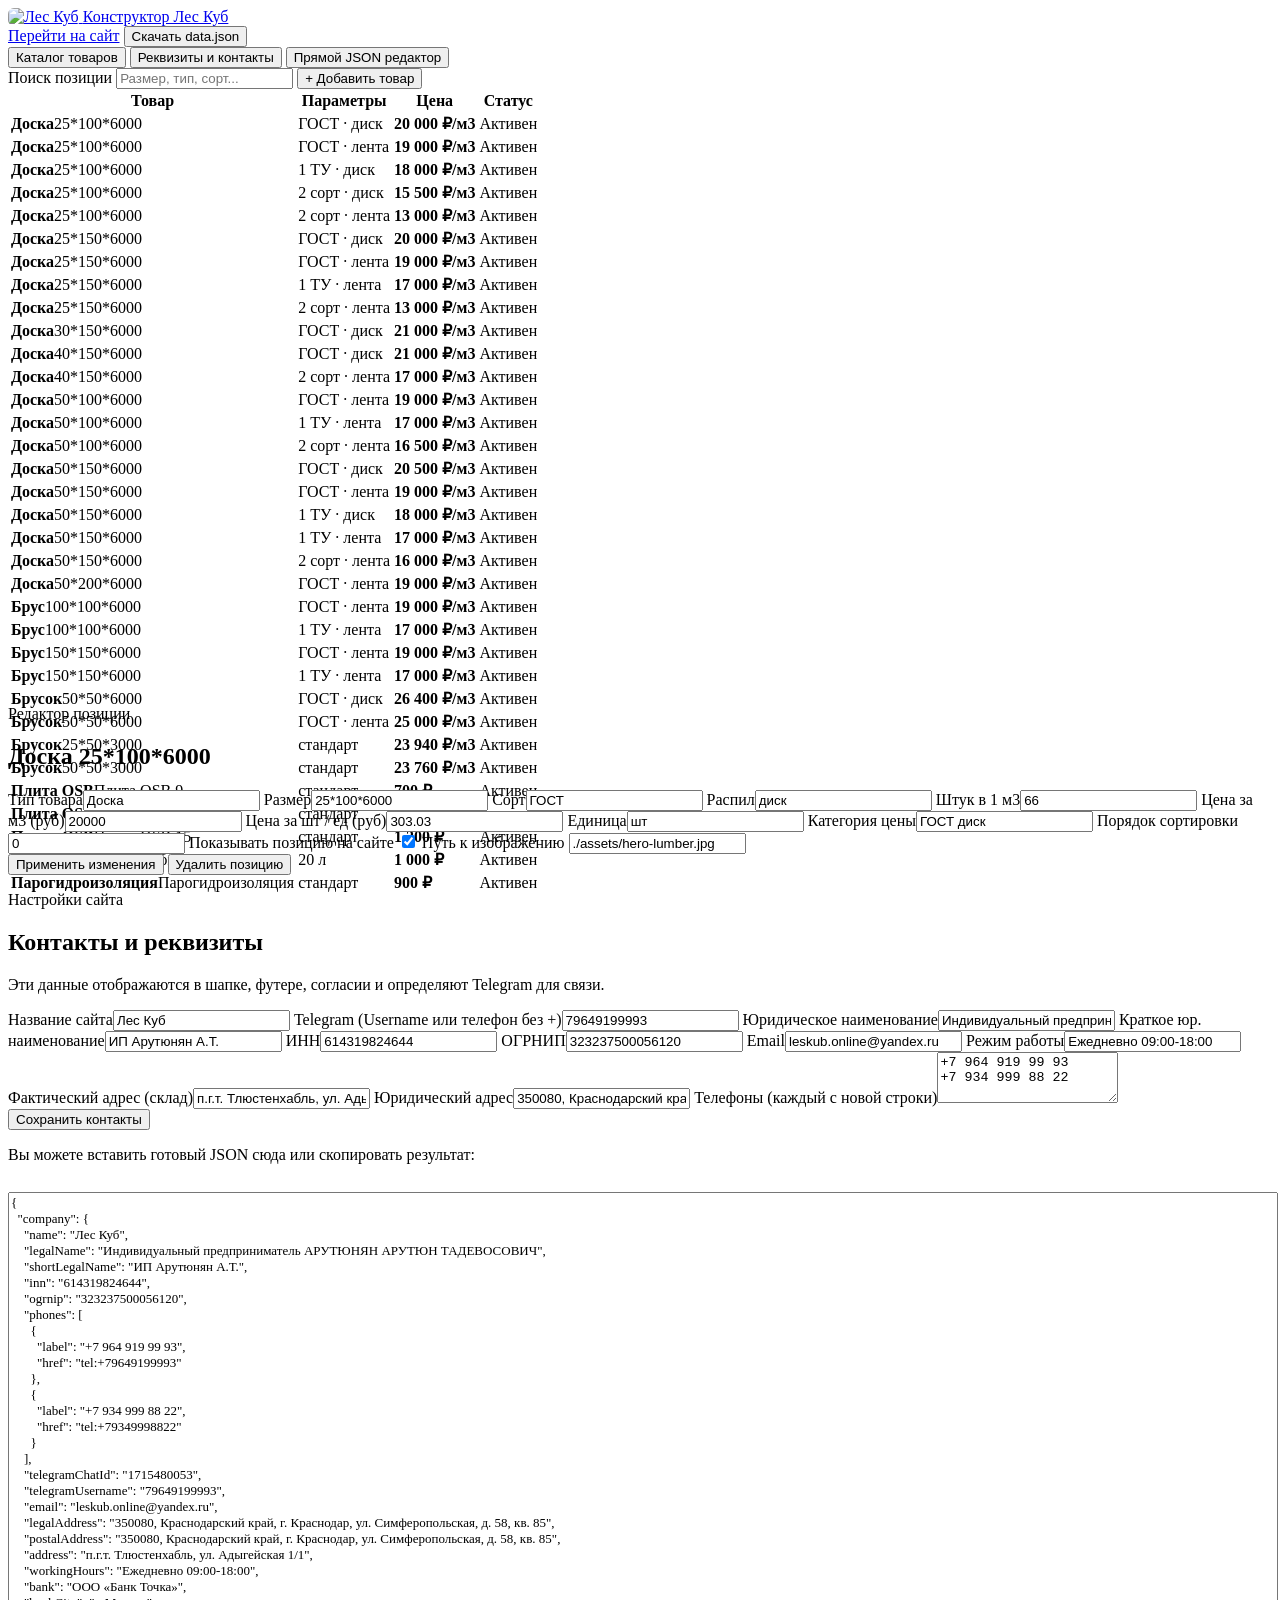
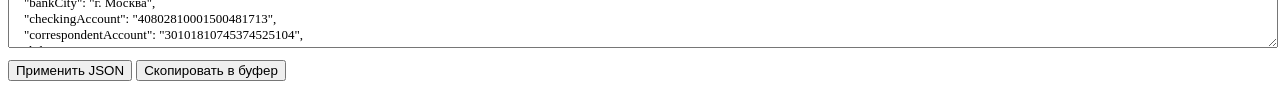
==== builder.html @ 1aa0147d "initial" ====
<!doctype html>
<html lang="ru">
  <head>
    <meta charset="UTF-8" />
    <meta name="viewport" content="width=device-width, initial-scale=1.0" />
    <title>Конструктор каталога | Лес Куб</title>
    <link rel="icon" type="image/png" href="./assets/logo.png" />
    <link rel="stylesheet" href="./styles.css" />
  </head>
  <body class="admin-body">
    <header class="site-header" aria-label="Навигация конструктора">
      <a class="brand brand-with-logo compact-brand" href="./index.html">
        <img class="site-logo" src="./assets/logo.png" alt="Лес Куб" style="aspect-ratio: 1; height: 34px; border-radius: 6px;" />
        <span>Конструктор Лес Куб</span>
      </a>
      <div class="admin-topbar-actions">
        <a class="button button-secondary" href="./index.html">Перейти на сайт</a>
        <button class="button button-primary" type="button" id="downloadJsonBtn">Скачать data.json</button>
      </div>
    </header>

    <main class="admin-shell">
      <div class="admin-panel" style="height: auto; min-height: 85vh;">
        <div class="admin-tabs">
          <button class="admin-tab is-active" data-tab="products">Каталог товаров</button>
          <button class="admin-tab" data-tab="company">Реквизиты и контакты</button>
          <button class="admin-tab" data-tab="json">Прямой JSON редактор</button>
        </div>

        <!-- Вкладка: Каталог товаров -->
        <section class="admin-view" id="view-products">
          <div class="admin-toolbar">
            <label style="flex: 1;">
              Поиск позиции
              <input type="search" id="productSearch" placeholder="Размер, тип, сорт..." />
            </label>
            <button class="button button-secondary" type="button" id="addNewProductBtn">+ Добавить товар</button>
          </div>

          <div class="admin-workspace">
            <div class="admin-table-wrap" style="max-height: 600px;">
              <table class="admin-table">
                <thead>
                  <tr>
                    <th>Товар</th>
                    <th>Параметры</th>
                    <th>Цена</th>
                    <th>Статус</th>
                  </tr>
                </thead>
                <tbody id="productsTableBody"></tbody>
              </table>
            </div>

            <form class="product-editor" id="productForm">
              <div>
                <p class="eyebrow">Редактор позиции</p>
                <h2 id="editorTitle">Выберите товар</h2>
              </div>
              <div class="admin-form-grid">
                <label>Тип товара<input name="type" required /></label>
                <label>Размер<input name="size" required /></label>
                <label>Сорт<input name="grade" /></label>
                <label>Распил<input name="saw" /></label>
                <label>Штук в 1 м3<input name="piecesPerM3" type="number" step="0.001" /></label>
                <label>Цена за м3 (руб)<input name="pricePerM3" type="number" step="0.01" /></label>
                <label>Цена за шт / ед (руб)<input name="pricePerPiece" type="number" step="0.01" /></label>
                <label>Единица<input name="unitLabel" placeholder="шт, лист, рулон" /></label>
                <label>Категория цены<input name="priceCategory" /></label>
                <label>Порядок сортировки<input name="sortOrder" type="number" step="1" /></label>
                <label class="toggle-row span-2">
                  <span>Показывать позицию на сайте</span>
                  <input name="isActive" type="checkbox" checked />
                </label>
                <label class="span-2">
                  Путь к изображению
                  <input name="image" placeholder="./assets/hero-lumber.jpg" />
                </label>
              </div>
              <div class="admin-actions">
                <button class="button button-primary" type="submit">Применить изменения</button>
                <button class="button button-danger" type="button" id="deleteProductBtn">Удалить позицию</button>
              </div>
            </form>
          </div>
        </section>

        <!-- Вкладка: Реквизиты и контакты -->
        <section class="admin-view hidden" id="view-company">
          <form class="product-editor" id="companyForm">
            <div>
              <p class="eyebrow">Настройки сайта</p>
              <h2>Контакты и реквизиты</h2>
              <p class="admin-note">Эти данные отображаются в шапке, футере, согласии и определяют Telegram для связи.</p>
            </div>
            <div class="admin-form-grid">
              <label>Название сайта<input name="name" /></label>
              <label>Telegram (Username или телефон без +)<input name="telegramUsername" placeholder="79649199993 или leskub_chat" /></label>
              <label>Юридическое наименование<input name="legalName" /></label>
              <label>Краткое юр. наименование<input name="shortLegalName" /></label>
              <label>ИНН<input name="inn" /></label>
              <label>ОГРНИП<input name="ogrnip" /></label>
              <label>Email<input name="email" /></label>
              <label>Режим работы<input name="workingHours" /></label>
              <label class="span-2">Фактический адрес (склад)<input name="address" /></label>
              <label class="span-2">Юридический адрес<input name="legalAddress" /></label>
              <label class="span-2">Телефоны (каждый с новой строки)<textarea name="phones" rows="3"></textarea></label>
            </div>
            <button class="button button-primary" type="submit" style="width: auto;">Сохранить контакты</button>
          </form>
        </section>

        <!-- Вкладка: JSON -->
        <section class="admin-view hidden" id="view-json">
          <div style="display: grid; gap: 12px;">
            <p class="admin-note">Вы можете вставить готовый JSON сюда или скопировать результат:</p>
            <textarea id="rawJsonTextarea" style="width: 100%; height: 450px; font-family: var(--font-mono); font-size: 13px;"></textarea>
            <div class="admin-actions">
              <button class="button button-primary" type="button" id="applyRawJsonBtn">Применить JSON</button>
              <button class="button button-secondary" type="button" id="copyJsonBtn">Скопировать в буфер</button>
            </div>
          </div>
        </section>
      </div>
    </main>

    <div class="toast-stack" id="toastStack"></div>

    <script>
      let DATA = { company: {}, products: [] };
      let selectedId = null;

      const byId = (id) => document.getElementById(id);
      const money = (v) => new Intl.NumberFormat("ru-RU", { style: "currency", currency: "RUB", maximumFractionDigits: 0 }).format(v || 0);

      function toast(text) {
        const stack = byId("toastStack");
        const t = document.createElement("div");
        t.className = "toast success";
        t.textContent = text;
        stack.appendChild(t);
        setTimeout(() => t.remove(), 3500);
      }

      async function init() {
        try {
          const res = await fetch("./data.json");
          if (res.ok) DATA = await res.json();
        } catch (e) {
          console.warn("Could not fetch data.json", e);
        }
        selectedId = DATA.products[0]?.id || null;
        renderTabs();
        renderProductsTable();
        renderEditor();
        renderCompanyForm();
        updateRawJson();
      }

      function renderTabs() {
        document.querySelectorAll("[data-tab]").forEach((btn) => {
          btn.addEventListener("click", () => {
            document.querySelectorAll("[data-tab]").forEach((b) => b.classList.remove("is-active"));
            document.querySelectorAll(".admin-view").forEach((v) => v.classList.add("hidden"));
            btn.classList.add("is-active");
            byId(`view-${btn.dataset.tab}`).classList.remove("hidden");
            if (btn.dataset.tab === "json") updateRawJson();
          });
        });
      }

      function renderProductsTable() {
        const q = (byId("productSearch").value || "").toLowerCase();
        const filtered = DATA.products.filter(p => [p.type, p.size, p.grade, p.saw].join(" ").toLowerCase().includes(q));
        byId("productsTableBody").innerHTML = filtered.map(p => `
          <tr data-id="${p.id}" class="${p.id === selectedId ? "is-selected" : ""}">
            <td><strong>${p.type}</strong><span>${p.size}</span></td>
            <td><span>${[p.grade, p.saw].filter(Boolean).join(" · ") || "стандарт"}</span></td>
            <td><strong>${p.pricePerM3 ? `${money(p.pricePerM3)}/м3` : money(p.pricePerPiece)}</strong></td>
            <td><span>${p.isActive ? "Активен" : "Скрыт"}</span></td>
          </tr>
        `).join("");
      }

      function renderEditor() {
        const p = DATA.products.find(item => item.id === selectedId);
        const form = byId("productForm");
        if (!p) {
          byId("editorTitle").textContent = "Выберите позицию";
          return;
        }
        byId("editorTitle").textContent = `${p.type} ${p.size}`.trim();
        form.elements["type"].value = p.type || "";
        form.elements["size"].value = p.size || "";
        form.elements["grade"].value = p.grade || "";
        form.elements["saw"].value = p.saw || "";
        form.elements["piecesPerM3"].value = p.piecesPerM3 ?? "";
        form.elements["pricePerM3"].value = p.pricePerM3 ?? "";
        form.elements["pricePerPiece"].value = p.pricePerPiece ?? "";
        form.elements["unitLabel"].value = p.unitLabel || "шт";
        form.elements["priceCategory"].value = p.priceCategory || "";
        form.elements["sortOrder"].value = p.sortOrder ?? 0;
        form.elements["isActive"].checked = p.isActive !== false;
        form.elements["image"].value = p.image || "./assets/hero-lumber.jpg";
      }

      byId("productsTableBody").addEventListener("click", (e) => {
        const row = e.target.closest("[data-id]");
        if (!row) return;
        selectedId = row.dataset.id;
        renderProductsTable();
        renderEditor();
      });

      byId("productSearch").addEventListener("input", renderProductsTable);

      byId("productForm").addEventListener("submit", (e) => {
        e.preventDefault();
        const p = DATA.products.find(item => item.id === selectedId);
        if (!p) return;
        const form = e.target;
        p.type = form.elements["type"].value.trim();
        p.size = form.elements["size"].value.trim();
        p.grade = form.elements["grade"].value.trim();
        p.saw = form.elements["saw"].value.trim();
        p.piecesPerM3 = form.elements["piecesPerM3"].value === "" ? 1 : Number(form.elements["piecesPerM3"].value);
        p.pricePerM3 = form.elements["pricePerM3"].value === "" ? null : Number(form.elements["pricePerM3"].value);
        p.pricePerPiece = form.elements["pricePerPiece"].value === "" ? null : Number(form.elements["pricePerPiece"].value);
        p.unitLabel = form.elements["unitLabel"].value.trim() || "шт";
        p.priceCategory = form.elements["priceCategory"].value.trim() || [p.grade, p.saw].filter(Boolean).join(" ") || "стандарт";
        p.sortOrder = Number(form.elements["sortOrder"].value || 0);
        p.isActive = form.elements["isActive"].checked;
        p.image = form.elements["image"].value.trim() || "./assets/hero-lumber.jpg";
        renderProductsTable();
        toast("Позиция обновлена!");
      });

      byId("addNewProductBtn").addEventListener("click", () => {
        const newProduct = {
          id: `p_${Date.now()}`,
          type: "Новый товар",
          size: "25*100*6000",
          grade: "ГОСТ",
          saw: "диск",
          piecesPerM3: 66,
          pricePerM3: 20000,
          pricePerPiece: 300,
          unitLabel: "шт",
          priceCategory: "ГОСТ диск",
          image: "./assets/hero-lumber.jpg",
          isActive: true,
          sortOrder: DATA.products.length
        };
        DATA.products.unshift(newProduct);
        selectedId = newProduct.id;
        renderProductsTable();
        renderEditor();
        toast("Товар добавлен");
      });

      byId("deleteProductBtn").addEventListener("click", () => {
        if (!selectedId) return;
        if (!confirm("Удалить выбранную позицию?")) return;
        DATA.products = DATA.products.filter(item => item.id !== selectedId);
        selectedId = DATA.products[0]?.id || null;
        renderProductsTable();
        renderEditor();
        toast("Позиция удалена");
      });

      function renderCompanyForm() {
        const f = byId("companyForm");
        const c = DATA.company || {};
        f.elements["name"].value = c.name || "";
        f.elements["telegramUsername"].value = c.telegramUsername || "79649199993";
        f.elements["legalName"].value = c.legalName || "";
        f.elements["shortLegalName"].value = c.shortLegalName || "";
        f.elements["inn"].value = c.inn || "";
        f.elements["ogrnip"].value = c.ogrnip || "";
        f.elements["email"].value = c.email || "";
        f.elements["workingHours"].value = c.workingHours || "";
        f.elements["address"].value = c.address || "";
        f.elements["legalAddress"].value = c.legalAddress || "";
        f.elements["phones"].value = (c.phones || []).map(p => p.label).join("\n");
      }

      byId("companyForm").addEventListener("submit", (e) => {
        e.preventDefault();
        const f = e.target;
        DATA.company = DATA.company || {};
        DATA.company.name = f.elements["name"].value.trim();
        DATA.company.telegramUsername = f.elements["telegramUsername"].value.trim();
        DATA.company.legalName = f.elements["legalName"].value.trim();
        DATA.company.shortLegalName = f.elements["shortLegalName"].value.trim();
        DATA.company.inn = f.elements["inn"].value.trim();
        DATA.company.ogrnip = f.elements["ogrnip"].value.trim();
        DATA.company.email = f.elements["email"].value.trim();
        DATA.company.workingHours = f.elements["workingHours"].value.trim();
        DATA.company.address = f.elements["address"].value.trim();
        DATA.company.legalAddress = f.elements["legalAddress"].value.trim();
        DATA.company.phones = f.elements["phones"].value
          .split("\n")
          .map(p => p.trim())
          .filter(Boolean)
          .map(label => ({ label, href: `tel:+${label.replace(/\D/g, "")}` }));
        toast("Контакты сохранены!");
      });

      function updateRawJson() {
        byId("rawJsonTextarea").value = JSON.stringify(DATA, null, 2);
      }

      byId("applyRawJsonBtn").addEventListener("click", () => {
        try {
          DATA = JSON.parse(byId("rawJsonTextarea").value);
          selectedId = DATA.products[0]?.id || null;
          renderProductsTable();
          renderEditor();
          renderCompanyForm();
          toast("JSON успешно загружен!");
        } catch (e) {
          alert("Ошибка в формате JSON: " + e.message);
        }
      });

      byId("copyJsonBtn").addEventListener("click", () => {
        updateRawJson();
        navigator.clipboard.writeText(byId("rawJsonTextarea").value);
        toast("JSON скопирован в буфер");
      });

      // Скачивание файла data.json
      byId("downloadJsonBtn").addEventListener("click", () => {
        updateRawJson();
        const blob = new Blob([JSON.stringify(DATA, null, 2)], { type: "application/json" });
        const url = URL.createObjectURL(blob);
        const a = document.createElement("a");
        a.href = url;
        a.download = "data.json";
        a.click();
        URL.revokeObjectURL(url);
        toast("Файл data.json скачан!");
      });

      init();
    </script>
  </body>
</html>
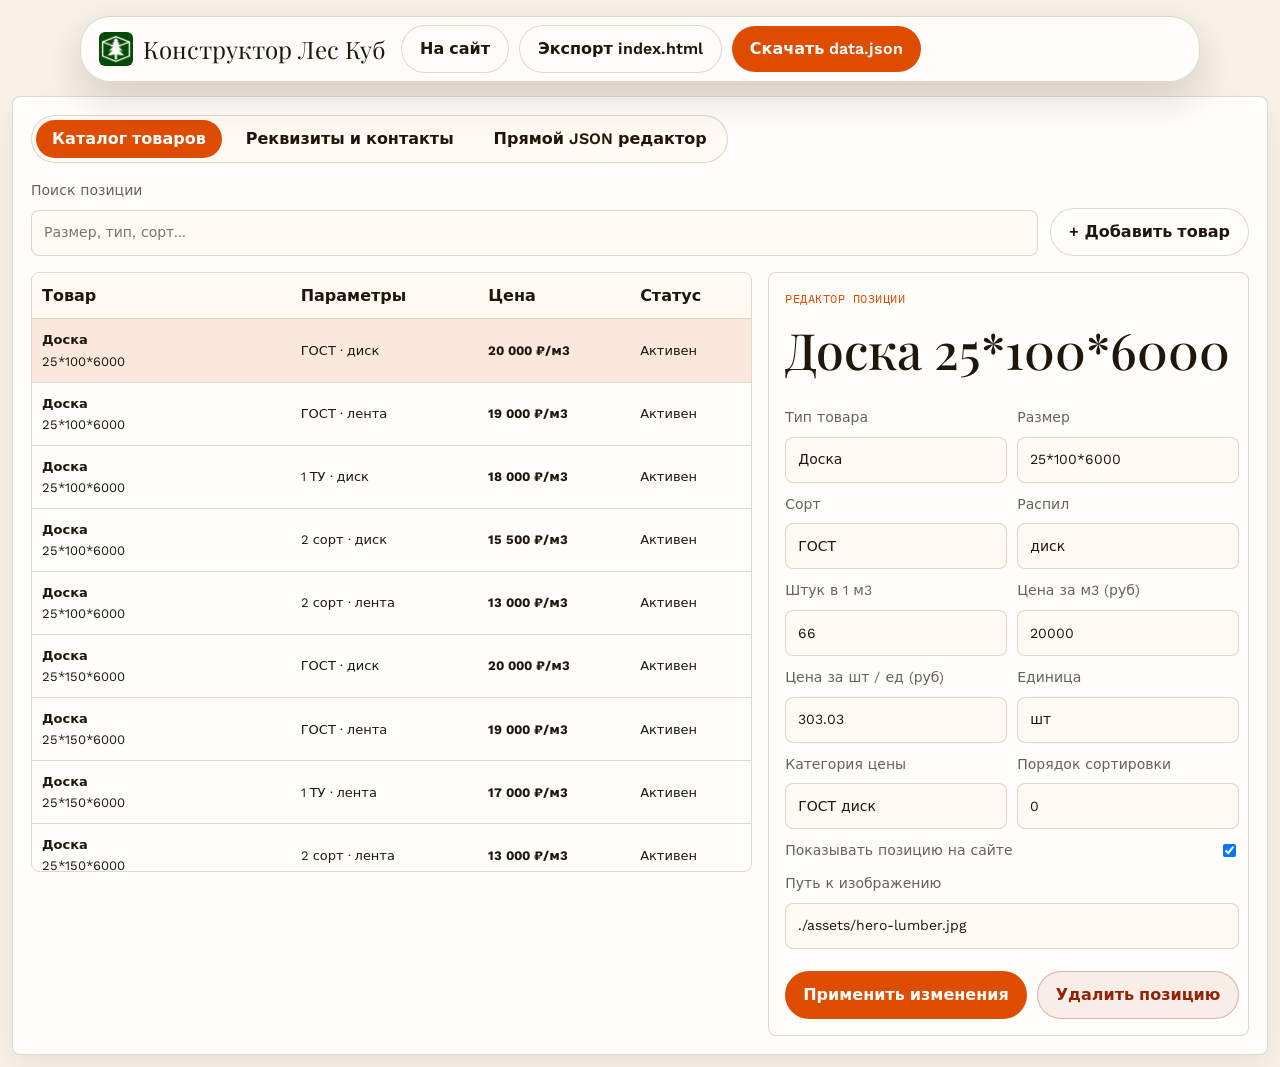
==== commit aa7a0799: "add seo" ====
--- a/builder.html
+++ b/builder.html
@@ -1,178 +1,185 @@
 <!doctype html>
 <html lang="ru">
-  <head>
-    <meta charset="UTF-8" />
-    <meta name="viewport" content="width=device-width, initial-scale=1.0" />
-    <title>Конструктор каталога | Лес Куб</title>
-    <link rel="icon" type="image/png" href="./assets/logo.png" />
-    <link rel="stylesheet" href="./styles.css" />
-  </head>
-  <body class="admin-body">
-    <header class="site-header" aria-label="Навигация конструктора">
-      <a class="brand brand-with-logo compact-brand" href="./index.html">
-        <img class="site-logo" src="./assets/logo.png" alt="Лес Куб" style="aspect-ratio: 1; height: 34px; border-radius: 6px;" />
-        <span>Конструктор Лес Куб</span>
-      </a>
-      <div class="admin-topbar-actions">
-        <a class="button button-secondary" href="./index.html">Перейти на сайт</a>
-        <button class="button button-primary" type="button" id="downloadJsonBtn">Скачать data.json</button>
+
+<head>
+  <meta charset="UTF-8" />
+  <meta name="viewport" content="width=device-width, initial-scale=1.0" />
+  <title>Конструктор каталога | Лес Куб</title>
+  <link rel="icon" type="image/png" href="./assets/logo.png" />
+  <link rel="stylesheet" href="./styles.css" />
+</head>
+
+<body class="admin-body">
+  <header class="site-header" aria-label="Навигация конструктора">
+    <a class="brand brand-with-logo compact-brand" href="./index.html">
+      <img class="site-logo" src="./assets/logo.png" alt="Лес Куб"
+        style="aspect-ratio: 1; height: 34px; border-radius: 6px;" />
+      <span>Конструктор Лес Куб</span>
+    </a>
+    <div class="admin-topbar-actions">
+      <a class="button button-secondary" href="./index.html">На сайт</a>
+      <button class="button button-secondary" type="button" id="downloadHtmlBtn"
+        title="Создает index.html с предзагруженными товарами для Яндекса">Экспорт index.html</button>
+      <button class="button button-primary" type="button" id="downloadJsonBtn">Скачать data.json</button>
+    </div>
+  </header>
+
+  <main class="admin-shell">
+    <div class="admin-panel" style="height: auto; min-height: 85vh;">
+      <div class="admin-tabs">
+        <button class="admin-tab is-active" data-tab="products">Каталог товаров</button>
+        <button class="admin-tab" data-tab="company">Реквизиты и контакты</button>
+        <button class="admin-tab" data-tab="json">Прямой JSON редактор</button>
       </div>
-    </header>
-
-    <main class="admin-shell">
-      <div class="admin-panel" style="height: auto; min-height: 85vh;">
-        <div class="admin-tabs">
-          <button class="admin-tab is-active" data-tab="products">Каталог товаров</button>
-          <button class="admin-tab" data-tab="company">Реквизиты и контакты</button>
-          <button class="admin-tab" data-tab="json">Прямой JSON редактор</button>
+
+      <!-- Вкладка: Каталог товаров -->
+      <section class="admin-view" id="view-products">
+        <div class="admin-toolbar">
+          <label style="flex: 1;">
+            Поиск позиции
+            <input type="search" id="productSearch" placeholder="Размер, тип, сорт..." />
+          </label>
+          <button class="button button-secondary" type="button" id="addNewProductBtn">+ Добавить товар</button>
         </div>
 
-        <!-- Вкладка: Каталог товаров -->
-        <section class="admin-view" id="view-products">
-          <div class="admin-toolbar">
-            <label style="flex: 1;">
-              Поиск позиции
-              <input type="search" id="productSearch" placeholder="Размер, тип, сорт..." />
-            </label>
-            <button class="button button-secondary" type="button" id="addNewProductBtn">+ Добавить товар</button>
+        <div class="admin-workspace">
+          <div class="admin-table-wrap" style="max-height: 600px;">
+            <table class="admin-table">
+              <thead>
+                <tr>
+                  <th>Товар</th>
+                  <th>Параметры</th>
+                  <th>Цена</th>
+                  <th>Статус</th>
+                </tr>
+              </thead>
+              <tbody id="productsTableBody"></tbody>
+            </table>
           </div>
 
-          <div class="admin-workspace">
-            <div class="admin-table-wrap" style="max-height: 600px;">
-              <table class="admin-table">
-                <thead>
-                  <tr>
-                    <th>Товар</th>
-                    <th>Параметры</th>
-                    <th>Цена</th>
-                    <th>Статус</th>
-                  </tr>
-                </thead>
-                <tbody id="productsTableBody"></tbody>
-              </table>
-            </div>
-
-            <form class="product-editor" id="productForm">
-              <div>
-                <p class="eyebrow">Редактор позиции</p>
-                <h2 id="editorTitle">Выберите товар</h2>
-              </div>
-              <div class="admin-form-grid">
-                <label>Тип товара<input name="type" required /></label>
-                <label>Размер<input name="size" required /></label>
-                <label>Сорт<input name="grade" /></label>
-                <label>Распил<input name="saw" /></label>
-                <label>Штук в 1 м3<input name="piecesPerM3" type="number" step="0.001" /></label>
-                <label>Цена за м3 (руб)<input name="pricePerM3" type="number" step="0.01" /></label>
-                <label>Цена за шт / ед (руб)<input name="pricePerPiece" type="number" step="0.01" /></label>
-                <label>Единица<input name="unitLabel" placeholder="шт, лист, рулон" /></label>
-                <label>Категория цены<input name="priceCategory" /></label>
-                <label>Порядок сортировки<input name="sortOrder" type="number" step="1" /></label>
-                <label class="toggle-row span-2">
-                  <span>Показывать позицию на сайте</span>
-                  <input name="isActive" type="checkbox" checked />
-                </label>
-                <label class="span-2">
-                  Путь к изображению
-                  <input name="image" placeholder="./assets/hero-lumber.jpg" />
-                </label>
-              </div>
-              <div class="admin-actions">
-                <button class="button button-primary" type="submit">Применить изменения</button>
-                <button class="button button-danger" type="button" id="deleteProductBtn">Удалить позицию</button>
-              </div>
-            </form>
-          </div>
-        </section>
-
-        <!-- Вкладка: Реквизиты и контакты -->
-        <section class="admin-view hidden" id="view-company">
-          <form class="product-editor" id="companyForm">
+          <form class="product-editor" id="productForm">
             <div>
-              <p class="eyebrow">Настройки сайта</p>
-              <h2>Контакты и реквизиты</h2>
-              <p class="admin-note">Эти данные отображаются в шапке, футере, согласии и определяют Telegram для связи.</p>
+              <p class="eyebrow">Редактор позиции</p>
+              <h2 id="editorTitle">Выберите товар</h2>
             </div>
             <div class="admin-form-grid">
-              <label>Название сайта<input name="name" /></label>
-              <label>Telegram (Username или телефон без +)<input name="telegramUsername" placeholder="79649199993 или leskub_chat" /></label>
-              <label>Юридическое наименование<input name="legalName" /></label>
-              <label>Краткое юр. наименование<input name="shortLegalName" /></label>
-              <label>ИНН<input name="inn" /></label>
-              <label>ОГРНИП<input name="ogrnip" /></label>
-              <label>Email<input name="email" /></label>
-              <label>Режим работы<input name="workingHours" /></label>
-              <label class="span-2">Фактический адрес (склад)<input name="address" /></label>
-              <label class="span-2">Юридический адрес<input name="legalAddress" /></label>
-              <label class="span-2">Телефоны (каждый с новой строки)<textarea name="phones" rows="3"></textarea></label>
+              <label>Тип товара<input name="type" required /></label>
+              <label>Размер<input name="size" required /></label>
+              <label>Сорт<input name="grade" /></label>
+              <label>Распил<input name="saw" /></label>
+              <label>Штук в 1 м3<input name="piecesPerM3" type="number" step="0.001" /></label>
+              <label>Цена за м3 (руб)<input name="pricePerM3" type="number" step="0.01" /></label>
+              <label>Цена за шт / ед (руб)<input name="pricePerPiece" type="number" step="0.01" /></label>
+              <label>Единица<input name="unitLabel" placeholder="шт, лист, рулон" /></label>
+              <label>Категория цены<input name="priceCategory" /></label>
+              <label>Порядок сортировки<input name="sortOrder" type="number" step="1" /></label>
+              <label class="toggle-row span-2">
+                <span>Показывать позицию на сайте</span>
+                <input name="isActive" type="checkbox" checked />
+              </label>
+              <label class="span-2">
+                Путь к изображению
+                <input name="image" placeholder="./assets/hero-lumber.jpg" />
+              </label>
             </div>
-            <button class="button button-primary" type="submit" style="width: auto;">Сохранить контакты</button>
+            <div class="admin-actions">
+              <button class="button button-primary" type="submit">Применить изменения</button>
+              <button class="button button-danger" type="button" id="deleteProductBtn">Удалить позицию</button>
+            </div>
           </form>
-        </section>
-
-        <!-- Вкладка: JSON -->
-        <section class="admin-view hidden" id="view-json">
-          <div style="display: grid; gap: 12px;">
-            <p class="admin-note">Вы можете вставить готовый JSON сюда или скопировать результат:</p>
-            <textarea id="rawJsonTextarea" style="width: 100%; height: 450px; font-family: var(--font-mono); font-size: 13px;"></textarea>
-            <div class="admin-actions">
-              <button class="button button-primary" type="button" id="applyRawJsonBtn">Применить JSON</button>
-              <button class="button button-secondary" type="button" id="copyJsonBtn">Скопировать в буфер</button>
-            </div>
+        </div>
+      </section>
+
+      <!-- Вкладка: Реквизиты и контакты -->
+      <section class="admin-view hidden" id="view-company">
+        <form class="product-editor" id="companyForm">
+          <div>
+            <p class="eyebrow">Настройки сайта</p>
+            <h2>Контакты и реквизиты</h2>
+            <p class="admin-note">Эти данные отображаются в шапке, футере, согласии и определяют Telegram для связи.</p>
           </div>
-        </section>
-      </div>
-    </main>
-
-    <div class="toast-stack" id="toastStack"></div>
-
-    <script>
-      let DATA = { company: {}, products: [] };
-      let selectedId = null;
-
-      const byId = (id) => document.getElementById(id);
-      const money = (v) => new Intl.NumberFormat("ru-RU", { style: "currency", currency: "RUB", maximumFractionDigits: 0 }).format(v || 0);
-
-      function toast(text) {
-        const stack = byId("toastStack");
-        const t = document.createElement("div");
-        t.className = "toast success";
-        t.textContent = text;
-        stack.appendChild(t);
-        setTimeout(() => t.remove(), 3500);
+          <div class="admin-form-grid">
+            <label>Название сайта<input name="name" /></label>
+            <label>Telegram (Username или телефон без +)<input name="telegramUsername"
+                placeholder="79649199993 или leskub_chat" /></label>
+            <label>Юридическое наименование<input name="legalName" /></label>
+            <label>Краткое юр. наименование<input name="shortLegalName" /></label>
+            <label>ИНН<input name="inn" /></label>
+            <label>ОГРНИП<input name="ogrnip" /></label>
+            <label>Email<input name="email" /></label>
+            <label>Режим работы<input name="workingHours" /></label>
+            <label class="span-2">Фактический адрес (склад)<input name="address" /></label>
+            <label class="span-2">Юридический адрес<input name="legalAddress" /></label>
+            <label class="span-2">Телефоны (каждый с новой строки)<textarea name="phones" rows="3"></textarea></label>
+          </div>
+          <button class="button button-primary" type="submit" style="width: auto;">Сохранить контакты</button>
+        </form>
+      </section>
+
+      <!-- Вкладка: JSON -->
+      <section class="admin-view hidden" id="view-json">
+        <div style="display: grid; gap: 12px;">
+          <p class="admin-note">Вы можете вставить готовый JSON сюда или скопировать результат:</p>
+          <textarea id="rawJsonTextarea"
+            style="width: 100%; height: 450px; font-family: var(--font-mono); font-size: 13px;"></textarea>
+          <div class="admin-actions">
+            <button class="button button-primary" type="button" id="applyRawJsonBtn">Применить JSON</button>
+            <button class="button button-secondary" type="button" id="copyJsonBtn">Скопировать в буфер</button>
+          </div>
+        </div>
+      </section>
+    </div>
+  </main>
+
+  <div class="toast-stack" id="toastStack"></div>
+
+  <script>
+    let DATA = {company: {}, products: []};
+    let selectedId = null;
+
+    const byId = (id) => document.getElementById(id);
+    const money = (v) => new Intl.NumberFormat("ru-RU", {style: "currency", currency: "RUB", maximumFractionDigits: 0}).format(v || 0);
+
+    function toast(text) {
+      const stack = byId("toastStack");
+      const t = document.createElement("div");
+      t.className = "toast success";
+      t.textContent = text;
+      stack.appendChild(t);
+      setTimeout(() => t.remove(), 3500);
+    }
+
+    async function init() {
+      try {
+        const res = await fetch("./data.json");
+        if (res.ok) DATA = await res.json();
+      } catch (e) {
+        console.warn("Could not fetch data.json", e);
       }
-
-      async function init() {
-        try {
-          const res = await fetch("./data.json");
-          if (res.ok) DATA = await res.json();
-        } catch (e) {
-          console.warn("Could not fetch data.json", e);
-        }
-        selectedId = DATA.products[0]?.id || null;
-        renderTabs();
-        renderProductsTable();
-        renderEditor();
-        renderCompanyForm();
-        updateRawJson();
-      }
-
-      function renderTabs() {
-        document.querySelectorAll("[data-tab]").forEach((btn) => {
-          btn.addEventListener("click", () => {
-            document.querySelectorAll("[data-tab]").forEach((b) => b.classList.remove("is-active"));
-            document.querySelectorAll(".admin-view").forEach((v) => v.classList.add("hidden"));
-            btn.classList.add("is-active");
-            byId(`view-${btn.dataset.tab}`).classList.remove("hidden");
-            if (btn.dataset.tab === "json") updateRawJson();
-          });
+      selectedId = DATA.products[0]?.id || null;
+      renderTabs();
+      renderProductsTable();
+      renderEditor();
+      renderCompanyForm();
+      updateRawJson();
+    }
+
+    function renderTabs() {
+      document.querySelectorAll("[data-tab]").forEach((btn) => {
+        btn.addEventListener("click", () => {
+          document.querySelectorAll("[data-tab]").forEach((b) => b.classList.remove("is-active"));
+          document.querySelectorAll(".admin-view").forEach((v) => v.classList.add("hidden"));
+          btn.classList.add("is-active");
+          byId(`view-${btn.dataset.tab}`).classList.remove("hidden");
+          if (btn.dataset.tab === "json") updateRawJson();
         });
-      }
-
-      function renderProductsTable() {
-        const q = (byId("productSearch").value || "").toLowerCase();
-        const filtered = DATA.products.filter(p => [p.type, p.size, p.grade, p.saw].join(" ").toLowerCase().includes(q));
-        byId("productsTableBody").innerHTML = filtered.map(p => `
+      });
+    }
+
+    function renderProductsTable() {
+      const q = (byId("productSearch").value || "").toLowerCase();
+      const filtered = DATA.products.filter(p => [p.type, p.size, p.grade, p.saw].join(" ").toLowerCase().includes(q));
+      byId("productsTableBody").innerHTML = filtered.map(p => `
           <tr data-id="${p.id}" class="${p.id === selectedId ? "is-selected" : ""}">
             <td><strong>${p.type}</strong><span>${p.size}</span></td>
             <td><span>${[p.grade, p.saw].filter(Boolean).join(" · ") || "стандарт"}</span></td>
@@ -180,169 +187,218 @@
             <td><span>${p.isActive ? "Активен" : "Скрыт"}</span></td>
           </tr>
         `).join("");
+    }
+
+    function renderEditor() {
+      const p = DATA.products.find(item => item.id === selectedId);
+      const form = byId("productForm");
+      if (!p) {
+        byId("editorTitle").textContent = "Выберите позицию";
+        return;
       }
-
-      function renderEditor() {
-        const p = DATA.products.find(item => item.id === selectedId);
-        const form = byId("productForm");
-        if (!p) {
-          byId("editorTitle").textContent = "Выберите позицию";
-          return;
-        }
-        byId("editorTitle").textContent = `${p.type} ${p.size}`.trim();
-        form.elements["type"].value = p.type || "";
-        form.elements["size"].value = p.size || "";
-        form.elements["grade"].value = p.grade || "";
-        form.elements["saw"].value = p.saw || "";
-        form.elements["piecesPerM3"].value = p.piecesPerM3 ?? "";
-        form.elements["pricePerM3"].value = p.pricePerM3 ?? "";
-        form.elements["pricePerPiece"].value = p.pricePerPiece ?? "";
-        form.elements["unitLabel"].value = p.unitLabel || "шт";
-        form.elements["priceCategory"].value = p.priceCategory || "";
-        form.elements["sortOrder"].value = p.sortOrder ?? 0;
-        form.elements["isActive"].checked = p.isActive !== false;
-        form.elements["image"].value = p.image || "./assets/hero-lumber.jpg";
-      }
-
-      byId("productsTableBody").addEventListener("click", (e) => {
-        const row = e.target.closest("[data-id]");
-        if (!row) return;
-        selectedId = row.dataset.id;
-        renderProductsTable();
-        renderEditor();
-      });
-
-      byId("productSearch").addEventListener("input", renderProductsTable);
-
-      byId("productForm").addEventListener("submit", (e) => {
-        e.preventDefault();
-        const p = DATA.products.find(item => item.id === selectedId);
-        if (!p) return;
-        const form = e.target;
-        p.type = form.elements["type"].value.trim();
-        p.size = form.elements["size"].value.trim();
-        p.grade = form.elements["grade"].value.trim();
-        p.saw = form.elements["saw"].value.trim();
-        p.piecesPerM3 = form.elements["piecesPerM3"].value === "" ? 1 : Number(form.elements["piecesPerM3"].value);
-        p.pricePerM3 = form.elements["pricePerM3"].value === "" ? null : Number(form.elements["pricePerM3"].value);
-        p.pricePerPiece = form.elements["pricePerPiece"].value === "" ? null : Number(form.elements["pricePerPiece"].value);
-        p.unitLabel = form.elements["unitLabel"].value.trim() || "шт";
-        p.priceCategory = form.elements["priceCategory"].value.trim() || [p.grade, p.saw].filter(Boolean).join(" ") || "стандарт";
-        p.sortOrder = Number(form.elements["sortOrder"].value || 0);
-        p.isActive = form.elements["isActive"].checked;
-        p.image = form.elements["image"].value.trim() || "./assets/hero-lumber.jpg";
-        renderProductsTable();
-        toast("Позиция обновлена!");
-      });
-
-      byId("addNewProductBtn").addEventListener("click", () => {
-        const newProduct = {
-          id: `p_${Date.now()}`,
-          type: "Новый товар",
-          size: "25*100*6000",
-          grade: "ГОСТ",
-          saw: "диск",
-          piecesPerM3: 66,
-          pricePerM3: 20000,
-          pricePerPiece: 300,
-          unitLabel: "шт",
-          priceCategory: "ГОСТ диск",
-          image: "./assets/hero-lumber.jpg",
-          isActive: true,
-          sortOrder: DATA.products.length
-        };
-        DATA.products.unshift(newProduct);
-        selectedId = newProduct.id;
-        renderProductsTable();
-        renderEditor();
-        toast("Товар добавлен");
-      });
-
-      byId("deleteProductBtn").addEventListener("click", () => {
-        if (!selectedId) return;
-        if (!confirm("Удалить выбранную позицию?")) return;
-        DATA.products = DATA.products.filter(item => item.id !== selectedId);
+      byId("editorTitle").textContent = `${p.type} ${p.size}`.trim();
+      form.elements["type"].value = p.type || "";
+      form.elements["size"].value = p.size || "";
+      form.elements["grade"].value = p.grade || "";
+      form.elements["saw"].value = p.saw || "";
+      form.elements["piecesPerM3"].value = p.piecesPerM3 ?? "";
+      form.elements["pricePerM3"].value = p.pricePerM3 ?? "";
+      form.elements["pricePerPiece"].value = p.pricePerPiece ?? "";
+      form.elements["unitLabel"].value = p.unitLabel || "шт";
+      form.elements["priceCategory"].value = p.priceCategory || "";
+      form.elements["sortOrder"].value = p.sortOrder ?? 0;
+      form.elements["isActive"].checked = p.isActive !== false;
+      form.elements["image"].value = p.image || "./assets/hero-lumber.jpg";
+    }
+
+    byId("productsTableBody").addEventListener("click", (e) => {
+      const row = e.target.closest("[data-id]");
+      if (!row) return;
+      selectedId = row.dataset.id;
+      renderProductsTable();
+      renderEditor();
+    });
+
+    byId("productSearch").addEventListener("input", renderProductsTable);
+
+    byId("productForm").addEventListener("submit", (e) => {
+      e.preventDefault();
+      const p = DATA.products.find(item => item.id === selectedId);
+      if (!p) return;
+      const form = e.target;
+      p.type = form.elements["type"].value.trim();
+      p.size = form.elements["size"].value.trim();
+      p.grade = form.elements["grade"].value.trim();
+      p.saw = form.elements["saw"].value.trim();
+      p.piecesPerM3 = form.elements["piecesPerM3"].value === "" ? 1 : Number(form.elements["piecesPerM3"].value);
+      p.pricePerM3 = form.elements["pricePerM3"].value === "" ? null : Number(form.elements["pricePerM3"].value);
+      p.pricePerPiece = form.elements["pricePerPiece"].value === "" ? null : Number(form.elements["pricePerPiece"].value);
+      p.unitLabel = form.elements["unitLabel"].value.trim() || "шт";
+      p.priceCategory = form.elements["priceCategory"].value.trim() || [p.grade, p.saw].filter(Boolean).join(" ") || "стандарт";
+      p.sortOrder = Number(form.elements["sortOrder"].value || 0);
+      p.isActive = form.elements["isActive"].checked;
+      p.image = form.elements["image"].value.trim() || "./assets/hero-lumber.jpg";
+      renderProductsTable();
+      toast("Позиция обновлена!");
+    });
+
+    byId("addNewProductBtn").addEventListener("click", () => {
+      const newProduct = {
+        id: `p_${Date.now()}`,
+        type: "Новый товар",
+        size: "25*100*6000",
+        grade: "ГОСТ",
+        saw: "диск",
+        piecesPerM3: 66,
+        pricePerM3: 20000,
+        pricePerPiece: 300,
+        unitLabel: "шт",
+        priceCategory: "ГОСТ диск",
+        image: "./assets/hero-lumber.jpg",
+        isActive: true,
+        sortOrder: DATA.products.length
+      };
+      DATA.products.unshift(newProduct);
+      selectedId = newProduct.id;
+      renderProductsTable();
+      renderEditor();
+      toast("Товар добавлен");
+    });
+
+    byId("deleteProductBtn").addEventListener("click", () => {
+      if (!selectedId) return;
+      if (!confirm("Удалить выбранную позицию?")) return;
+      DATA.products = DATA.products.filter(item => item.id !== selectedId);
+      selectedId = DATA.products[0]?.id || null;
+      renderProductsTable();
+      renderEditor();
+      toast("Позиция удалена");
+    });
+
+    function renderCompanyForm() {
+      const f = byId("companyForm");
+      const c = DATA.company || {};
+      f.elements["name"].value = c.name || "";
+      f.elements["telegramUsername"].value = c.telegramUsername || "79649199993";
+      f.elements["legalName"].value = c.legalName || "";
+      f.elements["shortLegalName"].value = c.shortLegalName || "";
+      f.elements["inn"].value = c.inn || "";
+      f.elements["ogrnip"].value = c.ogrnip || "";
+      f.elements["email"].value = c.email || "";
+      f.elements["workingHours"].value = c.workingHours || "";
+      f.elements["address"].value = c.address || "";
+      f.elements["legalAddress"].value = c.legalAddress || "";
+      f.elements["phones"].value = (c.phones || []).map(p => p.label).join("\n");
+    }
+
+    byId("companyForm").addEventListener("submit", (e) => {
+      e.preventDefault();
+      const f = e.target;
+      DATA.company = DATA.company || {};
+      DATA.company.name = f.elements["name"].value.trim();
+      DATA.company.telegramUsername = f.elements["telegramUsername"].value.trim();
+      DATA.company.legalName = f.elements["legalName"].value.trim();
+      DATA.company.shortLegalName = f.elements["shortLegalName"].value.trim();
+      DATA.company.inn = f.elements["inn"].value.trim();
+      DATA.company.ogrnip = f.elements["ogrnip"].value.trim();
+      DATA.company.email = f.elements["email"].value.trim();
+      DATA.company.workingHours = f.elements["workingHours"].value.trim();
+      DATA.company.address = f.elements["address"].value.trim();
+      DATA.company.legalAddress = f.elements["legalAddress"].value.trim();
+      DATA.company.phones = f.elements["phones"].value
+        .split("\n")
+        .map(p => p.trim())
+        .filter(Boolean)
+        .map(label => ({label, href: `tel:+${label.replace(/\D/g, "")}`}));
+      toast("Контакты сохранены!");
+    });
+
+    function updateRawJson() {
+      byId("rawJsonTextarea").value = JSON.stringify(DATA, null, 2);
+    }
+
+    byId("applyRawJsonBtn").addEventListener("click", () => {
+      try {
+        DATA = JSON.parse(byId("rawJsonTextarea").value);
         selectedId = DATA.products[0]?.id || null;
         renderProductsTable();
         renderEditor();
-        toast("Позиция удалена");
-      });
-
-      function renderCompanyForm() {
-        const f = byId("companyForm");
-        const c = DATA.company || {};
-        f.elements["name"].value = c.name || "";
-        f.elements["telegramUsername"].value = c.telegramUsername || "79649199993";
-        f.elements["legalName"].value = c.legalName || "";
-        f.elements["shortLegalName"].value = c.shortLegalName || "";
-        f.elements["inn"].value = c.inn || "";
-        f.elements["ogrnip"].value = c.ogrnip || "";
-        f.elements["email"].value = c.email || "";
-        f.elements["workingHours"].value = c.workingHours || "";
-        f.elements["address"].value = c.address || "";
-        f.elements["legalAddress"].value = c.legalAddress || "";
-        f.elements["phones"].value = (c.phones || []).map(p => p.label).join("\n");
+        renderCompanyForm();
+        toast("JSON успешно загружен!");
+      } catch (e) {
+        alert("Ошибка в формате JSON: " + e.message);
       }
-
-      byId("companyForm").addEventListener("submit", (e) => {
-        e.preventDefault();
-        const f = e.target;
-        DATA.company = DATA.company || {};
-        DATA.company.name = f.elements["name"].value.trim();
-        DATA.company.telegramUsername = f.elements["telegramUsername"].value.trim();
-        DATA.company.legalName = f.elements["legalName"].value.trim();
-        DATA.company.shortLegalName = f.elements["shortLegalName"].value.trim();
-        DATA.company.inn = f.elements["inn"].value.trim();
-        DATA.company.ogrnip = f.elements["ogrnip"].value.trim();
-        DATA.company.email = f.elements["email"].value.trim();
-        DATA.company.workingHours = f.elements["workingHours"].value.trim();
-        DATA.company.address = f.elements["address"].value.trim();
-        DATA.company.legalAddress = f.elements["legalAddress"].value.trim();
-        DATA.company.phones = f.elements["phones"].value
-          .split("\n")
-          .map(p => p.trim())
-          .filter(Boolean)
-          .map(label => ({ label, href: `tel:+${label.replace(/\D/g, "")}` }));
-        toast("Контакты сохранены!");
-      });
-
-      function updateRawJson() {
-        byId("rawJsonTextarea").value = JSON.stringify(DATA, null, 2);
-      }
-
-      byId("applyRawJsonBtn").addEventListener("click", () => {
-        try {
-          DATA = JSON.parse(byId("rawJsonTextarea").value);
-          selectedId = DATA.products[0]?.id || null;
-          renderProductsTable();
-          renderEditor();
-          renderCompanyForm();
-          toast("JSON успешно загружен!");
-        } catch (e) {
-          alert("Ошибка в формате JSON: " + e.message);
-        }
-      });
-
-      byId("copyJsonBtn").addEventListener("click", () => {
-        updateRawJson();
-        navigator.clipboard.writeText(byId("rawJsonTextarea").value);
-        toast("JSON скопирован в буфер");
-      });
-
-      // Скачивание файла data.json
-      byId("downloadJsonBtn").addEventListener("click", () => {
-        updateRawJson();
-        const blob = new Blob([JSON.stringify(DATA, null, 2)], { type: "application/json" });
+    });
+
+    byId("copyJsonBtn").addEventListener("click", () => {
+      updateRawJson();
+      navigator.clipboard.writeText(byId("rawJsonTextarea").value);
+      toast("JSON скопирован в буфер");
+    });
+
+    byId("downloadJsonBtn").addEventListener("click", () => {
+      updateRawJson();
+      const blob = new Blob([JSON.stringify(DATA, null, 2)], {type: "application/json"});
+      const url = URL.createObjectURL(blob);
+      const a = document.createElement("a");
+      a.href = url;
+      a.download = "data.json";
+      a.click();
+      URL.revokeObjectURL(url);
+      toast("Файл data.json скачан!");
+    });
+
+    // Автоматический экспорт index.html с предрендером для поисковиков
+    byId("downloadHtmlBtn").addEventListener("click", async () => {
+      try {
+        const res = await fetch("./index.html");
+        let html = await res.text();
+
+        // Генерируем HTML карточки
+        const activeProducts = (DATA.products || []).filter(p => p.isActive !== false);
+        const cardsHtml = activeProducts.map(p => {
+          const hasVol = ["Доска", "Брус", "Брусок"].includes(p.type) && p.piecesPerM3 > 1;
+          const pricePiece = p.pricePerPiece ? `${Math.round(p.pricePerPiece).toLocaleString("ru-RU")} ₽` : p.unitLabel;
+          const priceM3 = hasVol ? `${Math.round(p.pricePerM3 || 0).toLocaleString("ru-RU")} ₽` : `${Math.round(p.pricePerPiece || 0).toLocaleString("ru-RU")} ₽`;
+          return `
+              <article class="product-card">
+                <div class="product-image" style="--product-image: url('${p.image || "./assets/hero-lumber.jpg"}')"><span class="product-type-badge">${p.type}</span></div>
+                <div class="product-body">
+                  <div>
+                    <div class="product-meta">
+                      ${p.grade ? `<span class="tag">${p.grade}</span>` : ""}
+                      ${p.saw ? `<span class="tag">${p.saw}</span>` : ""}
+                      <span class="tag">${p.priceCategory || "стандарт"}</span>
+                    </div>
+                    <h3>${p.type} ${p.size}</h3><p>${hasVol ? `${Math.round(p.piecesPerM3)} шт в 1 м3` : `Единица: ${p.unitLabel || "шт"}`}</p>
+                  </div>
+                  <div class="price-row">
+                    <div class="price-box"><span>${hasVol ? "Цена за м3" : "Цена"}</span><strong>${priceM3}</strong></div>
+                    <div class="price-box"><span>${hasVol ? "Цена за штуку" : "Формат"}</span><strong>${pricePiece}</strong></div>
+                  </div>
+                  <button class="button button-primary" type="button" data-add-product="${p.id}">Добавить в расчет</button>
+                </div>
+              </article>`;
+        }).join("\n");
+
+        // Вставляем сгенерированные карточки в контейнер #productGrid
+        html = html.replace(/<div class="product-grid" id="productGrid" aria-live="polite">[\s\S]*?<\/div>/, `<div class="product-grid" id="productGrid" aria-live="polite">\n${cardsHtml}\n              </div>`);
+
+        const blob = new Blob([html], {type: "text/html"});
         const url = URL.createObjectURL(blob);
         const a = document.createElement("a");
         a.href = url;
-        a.download = "data.json";
+        a.download = "index.html";
         a.click();
         URL.revokeObjectURL(url);
-        toast("Файл data.json скачан!");
-      });
-
-      init();
-    </script>
-  </body>
+        toast("Готовый index.html скачан!");
+      } catch (e) {
+        alert("Не удалось загрузить исходный шаблон: " + e.message);
+      }
+    });
+
+    init();
+  </script>
+</body>
+
 </html>
--- a/styles.css
+++ b/styles.css
@@ -0,0 +1,415 @@
+@import url("https://fonts.googleapis.com/css2?family=IBM+Plex+Mono:wght@300;400&family=Playfair+Display:wght@400;500&family=Work+Sans:wght@400;500;600&display=swap");
+
+:root {
+  --font-display: "Playfair Display", Georgia, serif;
+  --font-mono: "IBM Plex Mono", ui-monospace, monospace;
+  --font-body: "Work Sans", ui-sans-serif, system-ui, sans-serif;
+  --accent: #de4c00;
+  --accent-strong: #b73e00;
+  --radius: 8px;
+  --radius-pill: 9999px;
+  --bg: #f7f1e8;
+  --bg-soft: #fffaf2;
+  --surface: #fffefb;
+  --text: #1f160e;
+  --muted: rgba(31, 22, 14, 0.68);
+  --border: rgba(39, 21, 3, 0.16);
+  --header: rgba(255, 254, 251, 0.88);
+  --shadow: rgba(39, 21, 3, 0.16);
+  --hero-overlay: linear-gradient(90deg, rgba(31, 22, 14, 0.64), rgba(31, 22, 14, 0.1));
+  --hero-fade: linear-gradient(180deg, rgba(0, 0, 0, 0.04) 0%, rgba(31, 22, 14, 0.14) 100%);
+}
+
+* { box-sizing: border-box; }
+html { scroll-behavior: smooth; }
+
+body {
+  margin: 0;
+  background: var(--bg);
+  color: var(--text);
+  font-family: var(--font-body);
+  font-size: 16px;
+  line-height: 1.62;
+}
+
+body.modal-open { overflow: hidden; }
+a { color: inherit; text-decoration: none; }
+button, input, select, textarea { font: inherit; }
+button { cursor: pointer; }
+
+.site-header {
+  position: fixed;
+  top: 16px;
+  left: 50%;
+  z-index: 20;
+  display: grid;
+  grid-template-columns: auto 1fr auto;
+  align-items: center;
+  gap: 16px;
+  width: min(1120px, calc(100% - 32px));
+  padding: 8px 14px 8px 18px;
+  transform: translateX(-50%);
+  border: 1px solid var(--border);
+  border-radius: 30px;
+  background: var(--header);
+  box-shadow: 0 16px 40px var(--shadow);
+  backdrop-filter: blur(18px);
+}
+
+.brand {
+  display: inline-flex;
+  align-items: center;
+  gap: 10px;
+  font-family: var(--font-display);
+  font-size: 24px;
+  line-height: 1;
+}
+
+.main-nav, .header-tools {
+  display: flex;
+  align-items: center;
+  gap: 8px;
+}
+
+.main-nav { justify-content: center; }
+.main-nav a {
+  padding: 8px 16px;
+  border-radius: 8px;
+  color: var(--text);
+  font-weight: 600;
+}
+.main-nav a:hover { background: color-mix(in srgb, var(--text) 8%, transparent); }
+
+.button, .icon-button {
+  min-height: 42px;
+  display: inline-flex;
+  align-items: center;
+  justify-content: center;
+  border: 0;
+  white-space: nowrap;
+}
+
+.button {
+  padding: 10px 18px;
+  border-radius: var(--radius-pill);
+  font-weight: 600;
+  transition: transform 160ms ease, background 160ms ease;
+}
+
+.button:hover, .icon-button:hover { transform: translateY(-1px); }
+
+.button-primary { background: var(--accent); color: #fffefb; }
+.button-primary:hover { background: var(--accent-strong); }
+
+.button-secondary, .button-ghost {
+  border: 1px solid var(--border);
+  background: color-mix(in srgb, var(--surface) 72%, transparent);
+  color: var(--text);
+}
+
+.button-danger {
+  border: 1px solid rgba(165, 40, 10, 0.3);
+  background: rgba(165, 40, 10, 0.08);
+  color: #8f2409;
+}
+
+.icon-button {
+  width: 42px;
+  height: 42px;
+  border: 1px solid var(--border);
+  border-radius: 50%;
+  background: color-mix(in srgb, var(--surface) 80%, transparent);
+  color: var(--text);
+  font-size: 20px;
+}
+
+.hero {
+  position: relative;
+  min-height: 100vh;
+  display: grid;
+  place-items: center;
+  padding: 132px 24px 76px;
+  overflow: hidden;
+  background: var(--bg);
+}
+
+.hero::before, .hero::after {
+  content: "";
+  position: absolute;
+  inset: 0;
+  z-index: 0;
+  pointer-events: none;
+}
+
+.hero::before { background: var(--hero-overlay); }
+.hero::after { background: var(--hero-fade); }
+
+.hero-bg {
+  position: absolute;
+  inset: 0;
+  z-index: 0;
+  width: 100%;
+  height: 100%;
+  object-fit: cover;
+  filter: saturate(0.86);
+}
+
+.hero-content {
+  position: relative;
+  z-index: 2;
+  width: min(1040px, 100%);
+  text-shadow: 0 2px 18px rgba(0, 0, 0, 0.42);
+}
+
+.eyebrow {
+  margin: 0 0 14px;
+  color: var(--accent);
+  font-family: var(--font-mono);
+  font-size: 12px;
+  letter-spacing: 0.5px;
+  text-transform: uppercase;
+}
+
+h1, h2, h3, p { margin-top: 0; }
+h1, h2, h3 { font-family: var(--font-display); font-weight: 500; }
+h1 { max-width: 900px; margin-bottom: 24px; color: #fffefb; font-size: clamp(40px, 6.5vw, 76px); line-height: 1.04; }
+h2 { margin-bottom: 16px; font-size: clamp(30px, 4vw, 50px); line-height: 1.12; }
+h3 { margin-bottom: 10px; font-size: 24px; line-height: 1.25; }
+
+.hero-copy {
+  max-width: 700px;
+  margin-bottom: 32px;
+  color: rgba(255, 254, 251, 0.9);
+  font-size: 18px;
+}
+
+.hero-actions { display: flex; flex-wrap: wrap; gap: 12px; }
+.hero-hint {
+  position: absolute;
+  right: 24px;
+  bottom: 22px;
+  z-index: 2;
+  display: flex;
+  align-items: center;
+  gap: 10px;
+  color: rgba(255, 254, 251, 0.86);
+  font-family: var(--font-mono);
+  font-size: 12px;
+}
+
+.section { padding: 80px 24px; }
+.section-inner { width: min(1120px, 100%); margin: 0 auto; }
+.section-intro { padding-top: 24px; }
+
+.intro-grid { display: grid; grid-template-columns: repeat(3, 1fr); gap: 16px; }
+.intro-grid article, .filters, .review-card, .lead-form, .product-card, .admin-panel {
+  border: 1px solid var(--border);
+  border-radius: var(--radius);
+  background: var(--surface);
+  box-shadow: 0 14px 34px color-mix(in srgb, var(--shadow) 40%, transparent);
+}
+
+.intro-grid article { min-height: 150px; padding: 24px; }
+.metric { display: block; margin-bottom: 10px; color: var(--accent); font-family: var(--font-display); font-size: 34px; line-height: 1.1; }
+
+.section-heading { display: grid; grid-template-columns: 1fr auto; align-items: end; gap: 24px; margin-bottom: 32px; }
+.catalog-layout { display: grid; grid-template-columns: 280px 1fr; gap: 24px; align-items: start; }
+
+.filters { position: sticky; top: 98px; display: grid; gap: 16px; padding: 20px; }
+label { display: grid; gap: 8px; color: var(--muted); font-size: 14px; }
+
+select, input, textarea {
+  width: 100%;
+  border: 1px solid var(--border);
+  border-radius: 8px;
+  background: var(--bg-soft);
+  color: var(--text);
+  outline: none;
+}
+
+select, input { min-height: 46px; padding: 0 12px; }
+input[type="checkbox"] { width: auto; min-height: auto; }
+textarea { resize: vertical; padding: 12px; }
+select:focus, input:focus, textarea:focus { border-color: var(--accent); }
+
+.catalog-toolbar { display: flex; align-items: center; justify-content: space-between; gap: 16px; margin-bottom: 16px; color: var(--muted); font-size: 14px; }
+.muted, .view-note { color: var(--muted); }
+
+.product-grid { display: grid; grid-template-columns: repeat(2, minmax(0, 1fr)); gap: 16px; }
+.product-card { display: grid; gap: 18px; min-height: 420px; overflow: hidden; }
+
+.product-image {
+  position: relative;
+  min-height: 150px;
+  background: var(--product-image) center / cover no-repeat;
+}
+.product-image::after {
+  content: "";
+  position: absolute;
+  inset: 0;
+  background: linear-gradient(180deg, transparent, rgba(0, 0, 0, 0.45));
+}
+
+.product-type-badge {
+  position: absolute;
+  left: 14px;
+  bottom: 14px;
+  z-index: 1;
+  padding: 6px 10px;
+  border-radius: var(--radius-pill);
+  background: rgba(255, 254, 251, 0.92);
+  color: #271503;
+  font-size: 12px;
+  font-weight: 700;
+}
+
+.product-body { display: grid; gap: 18px; padding: 0 22px 22px; }
+.product-meta { display: flex; flex-wrap: wrap; gap: 8px; }
+
+.tag {
+  display: inline-flex;
+  align-items: center;
+  min-height: 28px;
+  padding: 4px 10px;
+  border: 1px solid var(--border);
+  border-radius: var(--radius-pill);
+  font-size: 12px;
+}
+
+.price-row { display: grid; grid-template-columns: repeat(2, 1fr); gap: 10px; }
+.price-box {
+  min-height: 86px;
+  display: flex;
+  flex-direction: column;
+  justify-content: space-between;
+  gap: 12px;
+  padding: 12px;
+  border: 1px solid var(--border);
+  border-radius: 8px;
+  background: var(--bg-soft);
+}
+.price-box span { display: block; color: var(--muted); font-size: 12px; }
+.price-box strong { display: block; font-size: 18px; }
+.product-card .button { width: 100%; }
+
+.reviews-grid, .contact-grid { display: grid; grid-template-columns: 0.78fr 1.22fr; gap: 48px; align-items: start; }
+.review-card { min-height: 300px; padding: 32px; }
+.review-card blockquote { margin: 0 0 24px; font-family: var(--font-display); font-size: clamp(24px, 3vw, 38px); line-height: 1.2; }
+.review-card cite { font-style: normal; font-weight: 700; }
+.review-card small { display: block; margin-top: 4px; color: var(--muted); }
+
+.carousel-controls { display: flex; align-items: center; justify-content: flex-end; gap: 12px; margin-top: 16px; }
+.review-dots { display: flex; gap: 8px; }
+.review-dot { width: 9px; height: 9px; border: 0; border-radius: 50%; background: color-mix(in srgb, var(--text) 26%, transparent); }
+.review-dot.active { background: var(--accent); }
+
+.contact-section { background: var(--bg-soft); }
+.lead-form { display: grid; gap: 16px; padding: 24px; }
+.consent-row { display: flex; align-items: flex-start; gap: 10px; margin-top: 8px; font-size: 13px; color: var(--muted); cursor: pointer; }
+.consent-row input { margin-top: 4px; }
+
+.form-status { min-height: 24px; margin: 0; font-weight: 500; }
+.form-status.error { color: #a5280a; }
+.form-status.success { color: #247238; }
+
+.site-footer { padding: 48px 24px; border-top: 1px solid var(--border); background: var(--surface); }
+.footer-inner {
+  width: min(1120px, 100%);
+  margin: 0 auto;
+  display: grid;
+  grid-template-columns: minmax(260px, 0.8fr) minmax(0, 1.4fr);
+  gap: 32px;
+  align-items: start;
+  color: var(--muted);
+}
+.footer-about { display: flex; flex-direction: column; gap: 12px; }
+.footer-legal dl { display: grid; grid-template-columns: repeat(2, minmax(0, 1fr)); gap: 12px 24px; margin: 0; }
+.footer-legal dt { color: var(--accent); font-family: var(--font-mono); font-size: 11px; text-transform: uppercase; }
+.footer-legal dd { margin: 3px 0 0; color: var(--text); overflow-wrap: anywhere; }
+
+.footer-map { width: 100%; height: 260px; margin-top: 16px; overflow: hidden; border: 1px solid var(--border); border-radius: var(--radius); }
+.footer-map iframe { width: 100%; height: 100%; border: 0; }
+
+/* Модальные окна */
+.modal { position: fixed; inset: 0; z-index: 40; display: none; }
+.modal.is-open { display: block; }
+.modal-backdrop { position: absolute; inset: 0; background: rgba(0, 0, 0, 0.72); }
+
+.modal-panel {
+  position: absolute;
+  top: 50%;
+  left: 50%;
+  width: min(920px, calc(100% - 28px));
+  max-height: min(86vh, 820px);
+  overflow: auto;
+  padding: 24px;
+  transform: translate(-50%, -50%);
+  border: 1px solid var(--border);
+  border-radius: 12px;
+  background: var(--surface);
+  box-shadow: 0 24px 80px rgba(0, 0, 0, 0.52);
+}
+
+.modal-header, .modal-actions, .cart-total, .cart-add-row { display: flex; align-items: center; gap: 16px; }
+.modal-header { justify-content: space-between; margin-bottom: 20px; }
+.modal-header h2 { margin: 0; }
+.cart-add-row { align-items: end; margin-bottom: 18px; }
+.cart-add-row label { flex: 1; }
+.cart-list { display: grid; gap: 12px; }
+.empty-cart { padding: 24px; border: 1px dashed var(--border); border-radius: 8px; color: var(--muted); text-align: center; }
+
+.cart-item {
+  display: grid;
+  grid-template-columns: 1fr 128px 128px 42px;
+  gap: 12px;
+  align-items: end;
+  padding: 16px;
+  border: 1px solid var(--border);
+  border-radius: 8px;
+  background: var(--bg-soft);
+}
+.cart-item.no-volume { grid-template-columns: 1fr 160px 42px; }
+.cart-item-title strong, .cart-item-title span { display: block; }
+.cart-item-title span { color: var(--muted); font-size: 13px; }
+.item-subtotal { margin-top: 8px; color: var(--accent); font-weight: 700; }
+.cart-total { justify-content: space-between; margin-top: 20px; padding-top: 18px; border-top: 1px solid var(--border); font-size: 22px; }
+.modal-actions { justify-content: flex-end; flex-wrap: wrap; margin-top: 20px; }
+
+/* Стили конструктора */
+.admin-body { min-height: 100vh; padding: 12px; }
+.admin-shell { width: min(1400px, 100%); margin: 0 auto; padding-top: 84px; }
+.admin-panel { padding: 18px; }
+.admin-topbar-actions { display: flex; align-items: center; gap: 10px; }
+.admin-tabs { display: flex; gap: 8px; margin-bottom: 16px; padding: 4px; border: 1px solid var(--border); border-radius: var(--radius-pill); background: var(--bg-soft); width: fit-content; }
+.admin-tab { min-height: 36px; padding: 6px 16px; border: 0; border-radius: var(--radius-pill); background: transparent; color: var(--text); font-weight: 600; }
+.admin-tab.is-active { background: var(--accent); color: #fffefb; }
+
+.admin-toolbar { display: flex; gap: 12px; align-items: end; margin-bottom: 16px; }
+.admin-workspace { display: grid; grid-template-columns: minmax(400px, 1.2fr) minmax(360px, 0.8fr); gap: 16px; }
+.admin-table-wrap { overflow: auto; border: 1px solid var(--border); border-radius: var(--radius); }
+.admin-table { width: 100%; border-collapse: collapse; }
+.admin-table th, .admin-table td { padding: 10px; border-bottom: 1px solid var(--border); text-align: left; }
+.admin-table th { background: var(--bg-soft); font-weight: 600; }
+.admin-table tbody tr { cursor: pointer; }
+.admin-table tbody tr:hover, .admin-table tbody tr.is-selected { background: color-mix(in srgb, var(--accent) 12%, transparent); }
+.admin-table strong, .admin-table span { display: block; font-size: 13px; }
+
+.product-editor { display: grid; gap: 12px; padding: 16px; border: 1px solid var(--border); border-radius: var(--radius); background: var(--surface); }
+.admin-form-grid { display: grid; grid-template-columns: repeat(2, minmax(0, 1fr)); gap: 10px; }
+.span-2 { grid-column: 1 / -1; }
+.toggle-row { display: flex; align-items: center; justify-content: space-between; cursor: pointer; }
+.admin-actions { display: flex; gap: 10px; margin-top: 10px; }
+.admin-note { color: var(--muted); font-size: 14px; }
+.hidden { display: none !important; }
+
+.toast-stack { position: fixed; right: 22px; bottom: 22px; z-index: 80; display: grid; gap: 10px; }
+.toast { padding: 12px 18px; border-radius: var(--radius); background: var(--text); color: var(--bg); box-shadow: 0 10px 30px var(--shadow); }
+.toast.success { background: #247238; color: #fff; }
+
+@media (max-width: 880px) {
+  .site-header { grid-template-columns: 1fr auto; }
+  .main-nav { display: none; }
+  .intro-grid, .catalog-layout, .reviews-grid, .contact-grid, .footer-inner, .admin-workspace, .admin-form-grid { grid-template-columns: 1fr; }
+  .filters { position: static; }
+  .product-grid { grid-template-columns: 1fr; }
+}
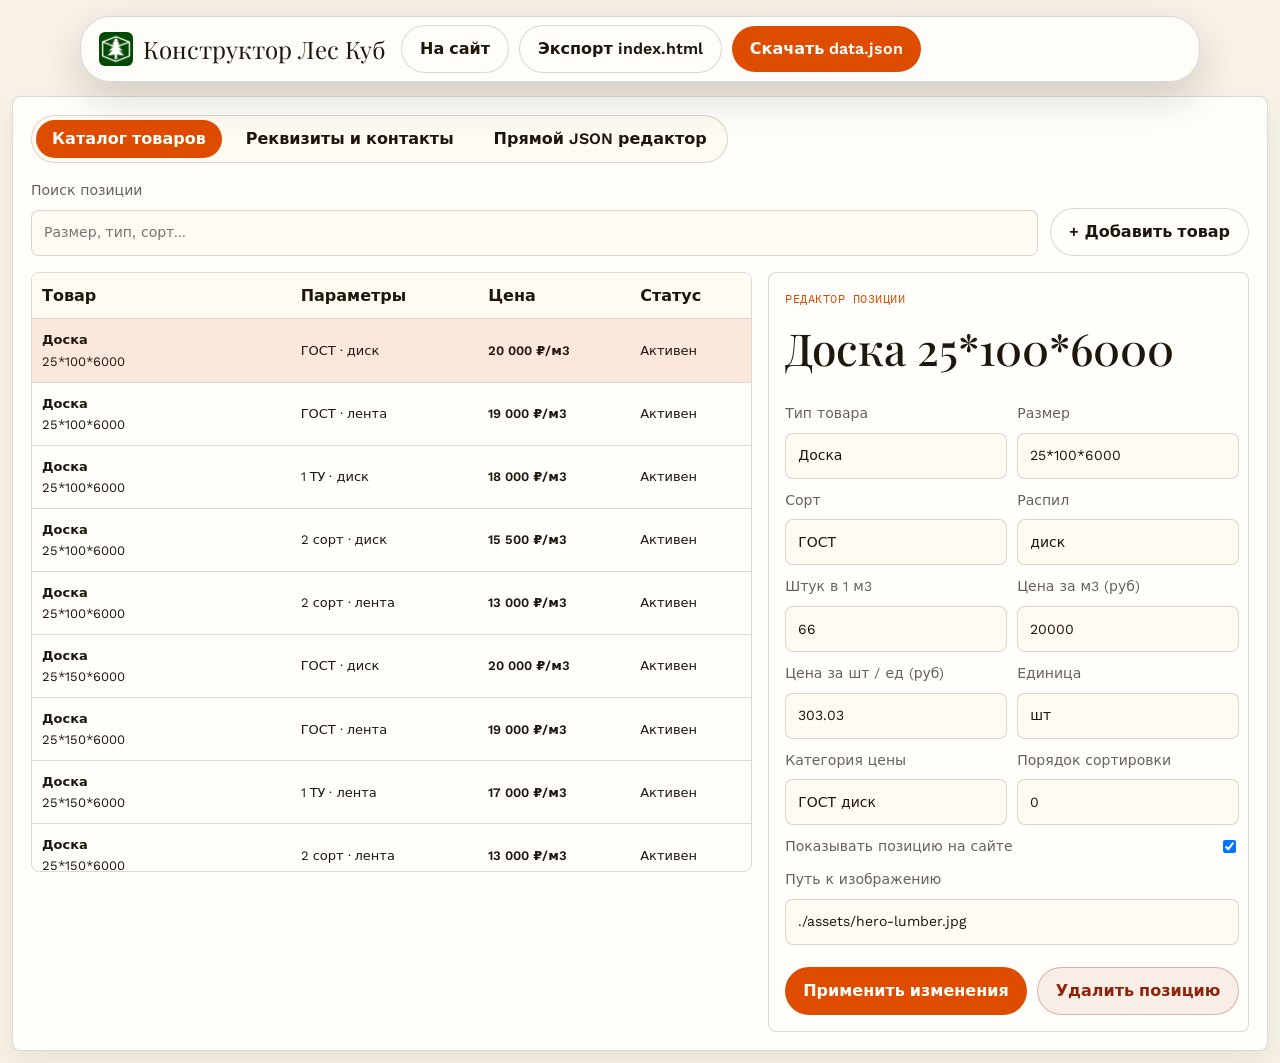
==== commit e4c0a52a: "Перенаправление формы в Telegram @leskub_shop и удаление варианта с почтой" ====
--- a/builder.html
+++ b/builder.html
@@ -279,7 +279,7 @@
       const f = byId("companyForm");
       const c = DATA.company || {};
       f.elements["name"].value = c.name || "";
-      f.elements["telegramUsername"].value = c.telegramUsername || "79649199993";
+      f.elements["telegramUsername"].value = c.telegramUsername || "leskub_shop";
       f.elements["legalName"].value = c.legalName || "";
       f.elements["shortLegalName"].value = c.shortLegalName || "";
       f.elements["inn"].value = c.inn || "";
--- a/styles.css
+++ b/styles.css
@@ -1,9 +1,49 @@
-@import url("https://fonts.googleapis.com/css2?family=IBM+Plex+Mono:wght@300;400&family=Playfair+Display:wght@400;500&family=Work+Sans:wght@400;500;600&display=swap");
+/* Локальные шрифты (без передачи данных в сторонние сервисы по 152-ФЗ) */
+@font-face {
+  font-family: 'Playfair Display';
+  font-style: normal;
+  font-weight: 400 700;
+  font-display: swap;
+  src: url('./assets/fonts/playfair-display-cyrillic.woff2') format('woff2');
+  unicode-range: U+0301, U+0400-045F, U+0490-0491, U+04B0-04B1, U+2116;
+}
+@font-face {
+  font-family: 'Playfair Display';
+  font-style: normal;
+  font-weight: 400 700;
+  font-display: swap;
+  src: url('./assets/fonts/playfair-display-latin.woff2') format('woff2');
+  unicode-range: U+0000-00FF, U+0131, U+0152-0153, U+02BB-02BC, U+02C6, U+02DA, U+02DC, U+0304, U+0308, U+0329, U+2000-206F, U+20AC, U+2122, U+2191, U+2193, U+2212, U+2215, U+FEFF, U+FFFD;
+}
+@font-face {
+  font-family: 'IBM Plex Mono';
+  font-style: normal;
+  font-weight: 400;
+  font-display: swap;
+  src: url('./assets/fonts/ibm-plex-mono-cyrillic.woff2') format('woff2');
+  unicode-range: U+0301, U+0400-045F, U+0490-0491, U+04B0-04B1, U+2116;
+}
+@font-face {
+  font-family: 'IBM Plex Mono';
+  font-style: normal;
+  font-weight: 400;
+  font-display: swap;
+  src: url('./assets/fonts/ibm-plex-mono-latin.woff2') format('woff2');
+  unicode-range: U+0000-00FF, U+0131, U+0152-0153, U+02BB-02BC, U+02C6, U+02DA, U+02DC, U+0304, U+0308, U+0329, U+2000-206F, U+20AC, U+2122, U+2191, U+2193, U+2212, U+2215, U+FEFF, U+FFFD;
+}
+@font-face {
+  font-family: 'Work Sans';
+  font-style: normal;
+  font-weight: 400 600;
+  font-display: swap;
+  src: url('./assets/fonts/work-sans-latin.woff2') format('woff2');
+  unicode-range: U+0000-00FF, U+0131, U+0152-0153, U+02BB-02BC, U+02C6, U+02DA, U+02DC, U+0304, U+0308, U+0329, U+2000-206F, U+20AC, U+2122, U+2191, U+2193, U+2212, U+2215, U+FEFF, U+FFFD;
+}
 
 :root {
   --font-display: "Playfair Display", Georgia, serif;
   --font-mono: "IBM Plex Mono", ui-monospace, monospace;
-  --font-body: "Work Sans", ui-sans-serif, system-ui, sans-serif;
+  --font-body: "Work Sans", ui-sans-serif, system-ui, -apple-system, BlinkMacSystemFont, "Segoe UI", Roboto, Arial, sans-serif;
   --accent: #de4c00;
   --accent-strong: #b73e00;
   --radius: 8px;
@@ -36,6 +76,7 @@
 a { color: inherit; text-decoration: none; }
 button, input, select, textarea { font: inherit; }
 button { cursor: pointer; }
+code { font-family: var(--font-mono); background: var(--bg-soft); padding: 2px 6px; border: 1px solid var(--border); border-radius: 4px; font-size: 0.9em; color: var(--accent-strong); }
 
 .site-header {
   position: fixed;
@@ -53,6 +94,7 @@
   border-radius: 30px;
   background: var(--header);
   box-shadow: 0 16px 40px var(--shadow);
+  -webkit-backdrop-filter: blur(18px);
   backdrop-filter: blur(18px);
 }
 
@@ -144,6 +186,7 @@
 .hero::before { background: var(--hero-overlay); }
 .hero::after { background: var(--hero-fade); }
 
+.hero-bg-wrap,
 .hero-bg {
   position: absolute;
   inset: 0;
@@ -154,6 +197,13 @@
   filter: saturate(0.86);
 }
 
+.hero-bg-wrap img {
+  width: 100%;
+  height: 100%;
+  object-fit: cover;
+  filter: saturate(0.86);
+}
+
 .hero-content {
   position: relative;
   z-index: 2;
@@ -172,8 +222,9 @@
 
 h1, h2, h3, p { margin-top: 0; }
 h1, h2, h3 { font-family: var(--font-display); font-weight: 500; }
-h1 { max-width: 900px; margin-bottom: 24px; color: #fffefb; font-size: clamp(40px, 6.5vw, 76px); line-height: 1.04; }
-h2 { margin-bottom: 16px; font-size: clamp(30px, 4vw, 50px); line-height: 1.12; }
+h1 { max-width: 900px; margin-bottom: 24px; color: var(--text); font-size: clamp(40px, 6.5vw, 76px); line-height: 1.04; }
+.hero h1 { color: #fffefb; }
+h2 { margin-bottom: 16px; font-size: clamp(24px, 4vw, 44px); line-height: 1.18; }
 h3 { margin-bottom: 10px; font-size: 24px; line-height: 1.25; }
 
 .hero-copy {
@@ -407,9 +458,105 @@
 .toast.success { background: #247238; color: #fff; }
 
 @media (max-width: 880px) {
-  .site-header { grid-template-columns: 1fr auto; }
+  .site-header {
+    top: 0;
+    left: 0;
+    right: 0;
+    width: 100%;
+    transform: none;
+    border-radius: 0;
+    border-top: none;
+    border-left: none;
+    border-right: none;
+    border-bottom: 1px solid var(--border);
+    padding: max(10px, env(safe-area-inset-top, 0px)) 16px 10px;
+    grid-template-columns: 1fr auto;
+    box-shadow: 0 4px 16px var(--shadow);
+  }
   .main-nav { display: none; }
+  .section-heading {
+    grid-template-columns: 1fr;
+    align-items: start;
+    gap: 16px;
+    margin-bottom: 24px;
+  }
+  .section-heading .button {
+    width: 100%;
+  }
   .intro-grid, .catalog-layout, .reviews-grid, .contact-grid, .footer-inner, .admin-workspace, .admin-form-grid { grid-template-columns: 1fr; }
   .filters { position: static; }
   .product-grid { grid-template-columns: 1fr; }
+}
+
+@media (max-width: 640px) {
+  .section { padding: 48px 16px; }
+  .hero { padding: 100px 16px 56px; }
+  .catalog-toolbar {
+    flex-direction: column;
+    align-items: flex-start;
+    gap: 6px;
+  }
+  .cart-item {
+    grid-template-columns: 1fr 1fr auto;
+  }
+  .cart-item-title {
+    grid-column: 1 / -1;
+  }
+  .cart-item.no-volume {
+    grid-template-columns: 1fr auto;
+  }
+}
+
+/* Cookie banner (152-ФЗ) */
+.cookie-banner {
+  position: fixed;
+  bottom: 20px;
+  left: 50%;
+  transform: translateX(-50%) translateY(140%);
+  z-index: 100;
+  width: min(760px, calc(100% - 32px));
+  padding: 16px 20px;
+  background: var(--surface);
+  border: 1px solid var(--border);
+  border-radius: 12px;
+  box-shadow: 0 16px 48px rgba(0, 0, 0, 0.22);
+  transition: transform 320ms cubic-bezier(0.16, 1, 0.3, 1), opacity 320ms ease;
+  opacity: 0;
+  pointer-events: none;
+}
+.cookie-banner.is-visible {
+  transform: translateX(-50%) translateY(0);
+  opacity: 1;
+  pointer-events: auto;
+}
+.cookie-banner-content {
+  display: flex;
+  align-items: center;
+  justify-content: space-between;
+  gap: 16px;
+  font-size: 14px;
+  line-height: 1.45;
+}
+.cookie-banner-content p {
+  margin: 0;
+  color: var(--text);
+}
+.cookie-banner-content a {
+  color: var(--accent);
+  text-decoration: underline;
+  font-weight: 500;
+}
+.cookie-banner-btn {
+  flex-shrink: 0;
+  min-height: 38px;
+  padding: 8px 18px;
+  font-size: 14px;
+}
+@media (max-width: 640px) {
+  .cookie-banner-content {
+    flex-direction: column;
+    align-items: stretch;
+    text-align: left;
+    gap: 12px;
+  }
 }
